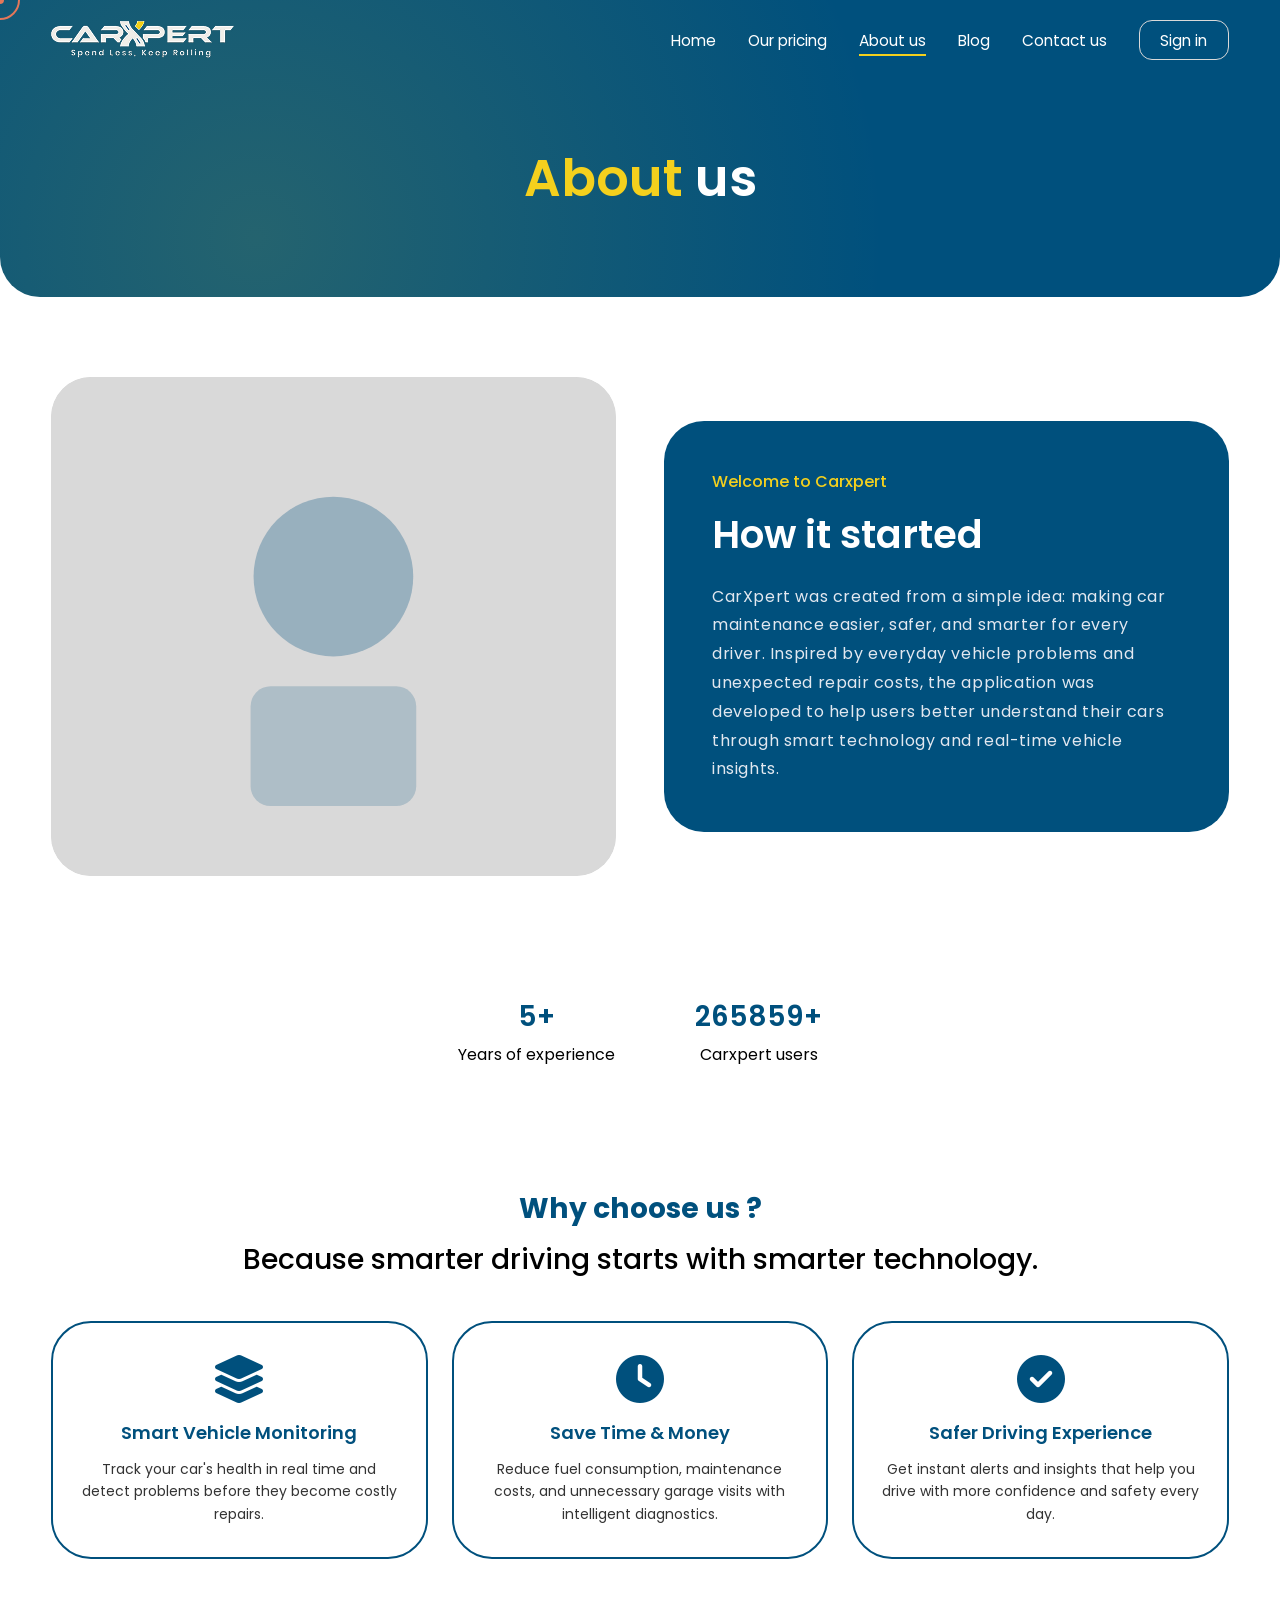
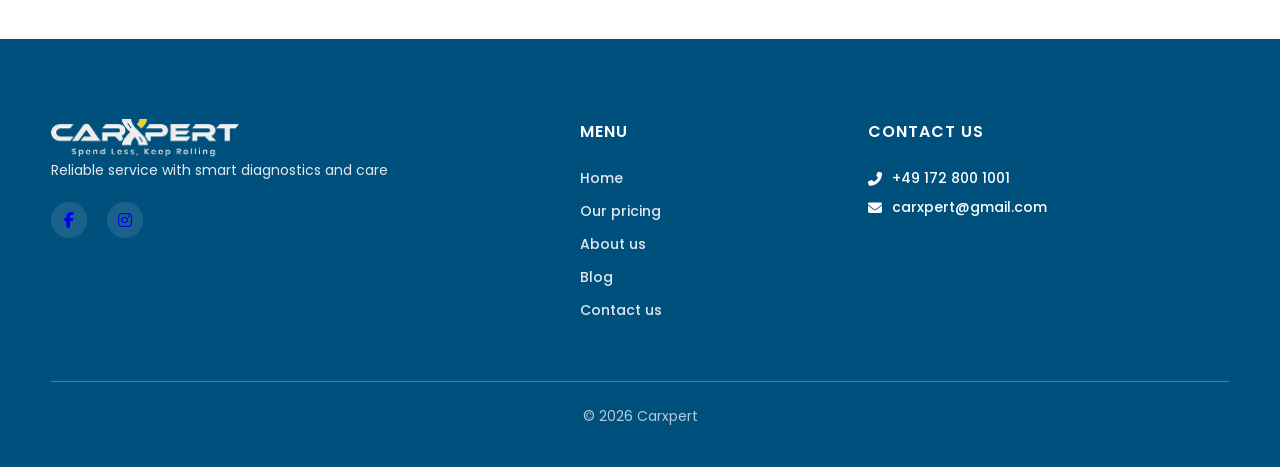
==== about.html @ b32ae4a1 "first commit" ====
<!DOCTYPE html>
<html lang="en">
<head>
  <meta charset="UTF-8" />
  <meta name="viewport" content="width=device-width, initial-scale=1.0" />
  <title>About Us - CarXpert</title>
  <link rel="preconnect" href="https://fonts.googleapis.com">
  <link rel="preconnect" href="https://fonts.gstatic.com" crossorigin>
  <link href="https://fonts.googleapis.com/css2?family=Poppins:wght@400;500;600;700;800&display=swap" rel="stylesheet">
  <link rel="stylesheet" href="https://cdnjs.cloudflare.com/ajax/libs/font-awesome/6.5.1/css/all.min.css" />
  <link rel="stylesheet" href="assets/css/global.css" />
  <link rel="stylesheet" href="assets/css/about.css" />
</head>
<body>
  <div class="cursor-dot"></div>
  <div class="cursor-outline"></div>

  <nav>
    <div class="logo">
      <img src="assets/images/logo.png" alt="CarXpert" />
    </div>
    <div class="nav-links">
      <a href="index.html">Home</a>
      <a href="pricing.html">Our pricing</a>
      <a href="about.html" class="active">About us</a>
      <a href="blog.html">Blog</a>
      <a href="contact.html">Contact us</a>
      <a href="#" class="sign-in">Sign in</a>
    </div>
    <div class="hamburger">
      <i class="fas fa-bars"></i>
    </div>
  </nav>

  <section class="page-header">
    <h1 class="fade-up"><span>About</span> us</h1>
  </section>

  <section class="about-intro">
    <div class="container about-intro-grid">
      <div class="about-image fade-left">
        <svg width="100%" height="100%" viewBox="0 0 566 500" preserveAspectRatio="xMidYMid slice" style="border-radius: 40px; background: var(--gray);">
          <rect width="566" height="500" fill="#D9D9D9" rx="40"/>
          <circle cx="283" cy="200" r="80" fill="#00507D" opacity="0.3"/>
          <rect x="200" y="310" width="166" height="120" rx="20" fill="#00507D" opacity="0.2"/>
        </svg>
      </div>
      <div class="about-text fade-right">
        <span class="about-badge">Welcome to Carxpert</span>
        <h2>How it started</h2>
        <p>CarXpert was created from a simple idea: making car maintenance easier, safer, and smarter for every driver. Inspired by everyday vehicle problems and unexpected repair costs, the application was developed to help users better understand their cars through smart technology and real-time vehicle insights.</p>
      </div>
    </div>
  </section>

  <section class="stats-section">
    <div class="container stats-grid">
      <div class="stat-card fade-up">
        <span class="stat-number"><span class="counter" data-target="10">0</span>+</span>
        <span class="stat-label">Years of experience</span>
      </div>
      <div class="stat-card fade-up">
        <span class="stat-number"><span class="counter" data-target="500000">0</span>+</span>
        <span class="stat-label">Carxpert users</span>
      </div>
    </div>
  </section>

  <section class="why-section">
    <div class="container">
      <h2 class="section-title fade-up">Why choose us ?</h2>
      <p class="section-subtitle fade-up">Because smarter driving starts with smarter technology.</p>
      <div class="why-grid">
        <div class="why-card fade-up">
          <div class="why-icon">
            <i class="fas fa-layer-group fa-3x" style="color:#00507D;"></i>
          </div>
          <h3>Smart Vehicle Monitoring</h3>
          <p>Track your car's health in real time and detect problems before they become costly repairs.</p>
        </div>
        <div class="why-card fade-up">
          <div class="why-icon">
            <i class="fas fa-clock fa-3x" style="color:#00507D;"></i>
          </div>
          <h3>Save Time & Money</h3>
          <p>Reduce fuel consumption, maintenance costs, and unnecessary garage visits with intelligent diagnostics.</p>
        </div>
        <div class="why-card fade-up">
          <div class="why-icon">
            <i class="fas fa-check-circle fa-3x" style="color:#00507D;"></i>
          </div>
          <h3>Safer Driving Experience</h3>
          <p>Get instant alerts and insights that help you drive with more confidence and safety every day.</p>
        </div>
      </div>
    </div>
  </section>

  <footer>
    <div class="footer-grid">
      <div class="footer-brand">
        <img src="assets/images/logo.png" alt="CarXpert" style="height:40px;" />
        <p>Reliable service with smart diagnostics and care</p>
        <div class="footer-social">
          <a href="#" aria-label="Facebook">
            <i class="fab fa-facebook-f"></i>
          </a>
          <a href="#" aria-label="Instagram">
            <i class="fab fa-instagram"></i>
          </a>
        </div>
      </div>
      <div class="footer-col">
        <h4>Menu</h4>
        <a href="index.html">Home</a>
        <a href="pricing.html">Our pricing</a>
        <a href="about.html">About us</a>
        <a href="blog.html">Blog</a>
        <a href="contact.html">Contact us</a>
      </div>
      <div class="footer-col">
        <h4>Contact us</h4>
        <div class="footer-contact">
          <p>
            <i class="fas fa-phone-alt"></i>
            +49 172 800 1001
          </p>
          <p>
            <i class="fas fa-envelope"></i>
            carxpert@gmail.com
          </p>
        </div>
      </div>
    </div>
    <hr class="footer-divider" />
    <p class="footer-bottom">&copy; 2026 Carxpert</p>
  </footer>

  <script src="assets/js/main.js"></script>
</body>
</html>
---- assets/css/global.css ----
*, *::before, *::after {
  margin: 0;
  padding: 0;
  box-sizing: border-box;
}

:root {
  --primary: #00507D;
  --primary-dark: #003A5C;
  --accent: #F4D01D;
  --light: #F0EEE9;
  --white: #FFFFFF;
  --dark: #18181B;
  --gray: #D9D9D9;
  --gray-light: #E2E8F0;
  --text-dark: #000000;
  --text-body: #333333;
  --font: 'Poppins', sans-serif;
  --shadow-sm: 0 2px 8px rgba(0,0,0,0.08);
  --shadow-md: 0 4px 20px rgba(0,0,0,0.12);
  --shadow-lg: 0 8px 40px rgba(0,0,0,0.16);
  --radius-sm: 8px;
  --radius-md: 13px;
  --radius-lg: 24px;
  --radius-xl: 40px;
  --nav-height: 80px;
  --transition: 0.4s cubic-bezier(0.25, 0.46, 0.45, 0.94);
}

html {
  scroll-behavior: smooth;
  font-size: 16px;
}

body {
  font-family: var(--font);
  color: var(--text-body);
  background: var(--white);
  overflow-x: hidden;
  cursor: none;
  -webkit-font-smoothing: antialiased;
  -moz-osx-font-smoothing: grayscale;
}

a { text-decoration: none; cursor: none; }
button { cursor: none; border: none; background: none; font-family: var(--font); }
img { max-width: 100%; height: auto; display: block; }
ul { list-style: none; }

/* ===== CUSTOM CURSOR ===== */
.cursor-dot {
  width: 8px;
  height: 8px;
  background: var(--accent);
  border-radius: 50%;
  position: fixed;
  pointer-events: none;
  z-index: 99999;
  transform: translate(-50%, -50%);
  mix-blend-mode: difference;
  transition: width 0.2s, height 0.2s, background 0.2s;
}

.cursor-outline {
  width: 40px;
  height: 40px;
  border: 2px solid var(--accent);
  border-radius: 50%;
  position: fixed;
  pointer-events: none;
  z-index: 99998;
  transform: translate(-50%, -50%);
  transition: all 0.15s ease-out;
  mix-blend-mode: difference;
}

.cursor-dot.hover, .cursor-outline.hover {
  transform: translate(-50%, -50%) scale(1.5);
  background: transparent;
}

/* ===== NAVIGATION ===== */
nav {
  position: fixed;
  top: 0;
  left: 0;
  width: 100%;
  height: var(--nav-height);
  display: flex;
  align-items: center;
  justify-content: space-between;
  padding: 0 clamp(20px, 4vw, 80px);
  z-index: 1000;
  transition: var(--transition);
}

nav.scrolled {
  background: rgba(0, 80, 125, 0.95);
  backdrop-filter: blur(16px);
  -webkit-backdrop-filter: blur(16px);
  box-shadow: var(--shadow-md);
}

nav .logo { height: 39px; display: flex; align-items: center; }
nav .logo img { height: 100%; width: auto; object-fit: contain; }

nav .nav-links {
  display: flex;
  align-items: center;
  gap: clamp(16px, 2.5vw, 40px);
}

nav .nav-links a {
  color: var(--white);
  font-size: clamp(14px, 1.2vw, 20px);
  font-weight: 400;
  position: relative;
  padding: 4px 0;
  transition: var(--transition);
}

nav .nav-links a::after {
  content: '';
  position: absolute;
  bottom: 0;
  left: 0;
  width: 0;
  height: 2px;
  background: var(--accent);
  transition: var(--transition);
}

nav .nav-links a:hover::after,
nav .nav-links a.active::after { width: 100%; }

nav .sign-in {
  width: clamp(90px, 6.6vw, 128px);
  height: clamp(40px, 2.9vw, 56px);
  border-radius: var(--radius-md);
  border: 1.5px solid var(--gray);
  display: flex;
  align-items: center;
  justify-content: center;
  color: var(--white);
  font-size: clamp(14px, 1.2vw, 22px);
  font-weight: 400;
  transition: var(--transition);
}

nav .sign-in:hover {
  background: var(--accent);
  border-color: var(--accent);
  color: var(--text-dark);
}

/* Mobile nav */
.hamburger {
  display: none;
  flex-direction: column;
  gap: 5px;
  cursor: none;
  z-index: 1001;
}

.hamburger span {
  width: 28px;
  height: 2.5px;
  background: var(--white);
  border-radius: 2px;
  transition: var(--transition);
}

.hamburger.active span:nth-child(1) { transform: rotate(45deg) translate(5px, 5px); }
.hamburger.active span:nth-child(2) { opacity: 0; }
.hamburger.active span:nth-child(3) { transform: rotate(-45deg) translate(5px, -5px); }

@media (max-width: 1024px) {
  .hamburger { display: flex; }
  nav .nav-links {
    position: fixed;
    top: 0;
    right: -100%;
    width: 70%;
    max-width: 400px;
    height: 100vh;
    background: var(--primary);
    flex-direction: column;
    justify-content: center;
    gap: 32px;
    transition: var(--transition);
    z-index: 1000;
  }
  nav .nav-links.open { right: 0; }
  nav .nav-links a { font-size: 22px; }
  nav .sign-in { display: flex; }
}

/* ===== HEADER SECTION (page hero) ===== */
.page-header {
  background: var(--primary);
  border-bottom-right-radius: var(--radius-xl);
  border-bottom-left-radius: var(--radius-xl);
  padding: calc(var(--nav-height) + 60px) clamp(20px, 4vw, 80px) 80px;
  position: relative;
  overflow: hidden;
}

.page-header::before {
  content: '';
  position: absolute;
  inset: 0;
  background: radial-gradient(circle at 20% 80%, rgba(244, 208, 29, 0.15), transparent 60%);
}

.page-header h1 {
  font-size: clamp(36px, 4vw, 64px);
  font-weight: 600;
  color: var(--white);
  text-align: center;
}

.page-header h1 span { color: var(--accent); }

/* ===== FOOTER ===== */
footer {
  background: var(--primary);
  padding: 80px clamp(20px, 4vw, 80px) 40px;
  color: var(--white);
}

.footer-grid {
  display: grid;
  grid-template-columns: 2fr 1fr 1.5fr;
  gap: 48px;
  max-width: 1440px;
  margin: 0 auto;
}

.footer-brand .logo { height: 50px; margin-bottom: 20px; }
.footer-brand p { font-size: clamp(14px, 1vw, 18px); line-height: 1.6; color: var(--gray-light); }

.footer-col h4 {
  font-size: clamp(16px, 1.2vw, 22px);
  font-weight: 600;
  text-transform: uppercase;
  letter-spacing: 1px;
  margin-bottom: 24px;
}

.footer-col a {
  display: block;
  color: var(--gray-light);
  font-size: clamp(14px, 1vw, 18px);
  font-weight: 500;
  margin-bottom: 12px;
  transition: var(--transition);
}

.footer-col a:hover { color: var(--accent); padding-left: 6px; }

.footer-contact p {
  font-size: clamp(14px, 1vw, 18px);
  font-weight: 500;
  margin-bottom: 8px;
  display: flex;
  align-items: center;
  gap: 10px;
}

.footer-contact p svg { flex-shrink: 0; }

.footer-social {
  display: flex;
  gap: 20px;
  margin-top: 20px;
}

.footer-social a {
  width: 36px;
  height: 36px;
  display: flex;
  align-items: center;
  justify-content: center;
  border-radius: 50%;
  background: rgba(255,255,255,0.1);
  transition: var(--transition);
}

.footer-social a:hover {
  background: var(--accent);
  padding-left: 0;
}

.footer-divider {
  border: none;
  height: 1px;
  background: var(--gray-light);
  opacity: 0.3;
  margin: 48px 0 24px;
}

.footer-bottom {
  text-align: center;
  font-size: 14px;
  color: var(--gray-light);
  opacity: 0.8;
}

@media (max-width: 768px) {
  .footer-grid { grid-template-columns: 1fr; gap: 32px; text-align: center; }
  .footer-brand .logo { margin: 0 auto 20px; }
  .footer-social { justify-content: center; }
  .footer-contact p { justify-content: center; }
}

/* ===== ANIMATIONS ===== */
.fade-up {
  opacity: 0;
  transform: translateY(40px);
  transition: opacity 0.8s ease-out, transform 0.8s ease-out;
}

.fade-up.revealed {
  opacity: 1;
  transform: translateY(0);
}

.fade-left {
  opacity: 0;
  transform: translateX(-40px);
  transition: opacity 0.8s ease-out, transform 0.8s ease-out;
}

.fade-left.revealed {
  opacity: 1;
  transform: translateX(0);
}

.fade-right {
  opacity: 0;
  transform: translateX(40px);
  transition: opacity 0.8s ease-out, transform 0.8s ease-out;
}

.fade-right.revealed {
  opacity: 1;
  transform: translateX(0);
}

.scale-in {
  opacity: 0;
  transform: scale(0.9);
  transition: opacity 0.6s ease-out, transform 0.6s ease-out;
}

.scale-in.revealed {
  opacity: 1;
  transform: scale(1);
}

.fade-up:nth-child(2) { transition-delay: 0.1s; }
.fade-up:nth-child(3) { transition-delay: 0.2s; }
.fade-up:nth-child(4) { transition-delay: 0.3s; }
.fade-up:nth-child(5) { transition-delay: 0.4s; }
.fade-up:nth-child(6) { transition-delay: 0.5s; }

/* ===== SECTION TITLES ===== */
.section-title {
  text-align: center;
  font-size: clamp(24px, 2.2vw, 36px);
  font-weight: 700;
  color: var(--primary);
  margin-bottom: 8px;
}

.section-subtitle {
  text-align: center;
  font-size: clamp(18px, 2.2vw, 38px);
  font-weight: 500;
  color: var(--text-dark);
  margin-bottom: 40px;
  max-width: 800px;
  margin-left: auto;
  margin-right: auto;
}

/* ===== BUTTONS ===== */
.btn {
  display: inline-flex;
  align-items: center;
  justify-content: center;
  padding: 12px 32px;
  border-radius: var(--radius-md);
  font-size: clamp(14px, 1.2vw, 20px);
  font-weight: 500;
  font-family: var(--font);
  transition: var(--transition);
  cursor: none;
}

.btn-primary {
  background: var(--primary);
  color: var(--white);
  border: 2px solid var(--accent);
}

.btn-primary:hover {
  background: var(--accent);
  color: var(--text-dark);
}

.btn-accent {
  background: var(--accent);
  color: var(--text-dark);
  border: 2px solid var(--accent);
}

.btn-accent:hover {
  background: transparent;
  color: var(--accent);
}

.btn-outline {
  background: transparent;
  color: var(--primary);
  border: 2px solid var(--primary);
}

.btn-outline:hover {
  background: var(--primary);
  color: var(--white);
}

.btn-white {
  background: transparent;
  color: var(--white);
  border: 2px solid var(--white);
}

.btn-white:hover {
  background: var(--white);
  color: var(--primary);
}

/* ===== RESPONSIVE HELPER ===== */
@media (max-width: 1024px) {
  nav {
    padding: 0 20px;
    background: rgba(0, 80, 125, 0.95);
    backdrop-filter: blur(16px);
  }
  .page-header { padding: calc(var(--nav-height) + 40px) 20px 60px; }
  footer { padding: 48px 20px 32px; }
}

@media (max-width: 768px) {
  .page-header { border-radius: 0 0 var(--radius-lg) var(--radius-lg); }
}

/* ===== SCROLLBAR ===== */
::-webkit-scrollbar { width: 6px; }
::-webkit-scrollbar-track { background: var(--light); }
::-webkit-scrollbar-thumb { background: var(--primary); border-radius: 3px; }
::-webkit-scrollbar-thumb:hover { background: var(--primary-dark); }
---- assets/css/about.css ----
/* ===== ABOUT INTRO ===== */
.about-intro {
  padding: 80px clamp(20px, 4vw, 80px);
}

.about-intro-grid {
  display: grid;
  grid-template-columns: 1fr 1fr;
  gap: 48px;
  align-items: center;
}

.about-image {
  width: 100%;
  max-width: 566px;
}

.about-image svg {
  width: 100%;
  height: auto;
  display: block;
}

.about-badge {
  display: inline-block;
  color: var(--accent);
  font-size: clamp(16px, 1vw, 20px);
  font-weight: 500;
  margin-bottom: 12px;
}

.about-text h2 {
  font-size: clamp(32px, 3vw, 48px);
  font-weight: 600;
  color: var(--white);
  margin-bottom: 20px;
}

.about-text p {
  font-size: clamp(16px, 1vw, 20px);
  line-height: 1.8;
  color: var(--gray-light);
  letter-spacing: 0.6px;
}

.about-text {
  background: var(--primary);
  border-radius: var(--radius-xl);
  padding: 48px;
}

@media (max-width: 1024px) {
  .about-intro-grid { grid-template-columns: 1fr; }
  .about-image { max-width: 100%; }
}

@media (max-width: 768px) {
  .about-intro { padding: 48px 20px; }
  .about-text { padding: 24px; }
}

/* ===== STATS SECTION ===== */
.stats-section {
  padding: 40px clamp(20px, 4vw, 80px);
}

.stats-grid {
  display: flex;
  justify-content: center;
  gap: 80px;
}

.stat-card {
  text-align: center;
}

.stat-number {
  font-size: clamp(28px, 2vw, 36px);
  font-weight: 600;
  color: var(--primary);
}

.stat-label {
  display: block;
  font-size: clamp(16px, 1vw, 20px);
  color: var(--text-dark);
  margin-top: 4px;
}

@media (max-width: 768px) {
  .stats-grid { flex-direction: column; gap: 32px; }
}

/* ===== WHY CHOOSE US ===== */
.why-section {
  padding: 80px clamp(20px, 4vw, 80px);
}

.why-grid {
  display: grid;
  grid-template-columns: repeat(3, 1fr);
  gap: 24px;
  margin-top: 40px;
}

.why-card {
  border: 2px solid var(--primary);
  border-radius: var(--radius-xl);
  padding: 32px 24px;
  text-align: center;
  transition: var(--transition);
}

.why-card:hover {
  transform: translateY(-6px);
  box-shadow: var(--shadow-lg);
}

.why-icon {
  margin-bottom: 16px;
  display: flex;
  justify-content: center;
}

.why-card h3 {
  font-size: clamp(18px, 1.4vw, 24px);
  font-weight: 600;
  color: var(--primary);
  margin-bottom: 12px;
}

.why-card p {
  font-size: clamp(14px, 1vw, 18px);
  line-height: 1.6;
  color: var(--text-body);
}

@media (max-width: 1024px) {
  .why-grid { grid-template-columns: repeat(2, 1fr); }
}

@media (max-width: 768px) {
  .why-grid { grid-template-columns: 1fr; }
  .why-section { padding: 48px 20px; }
}
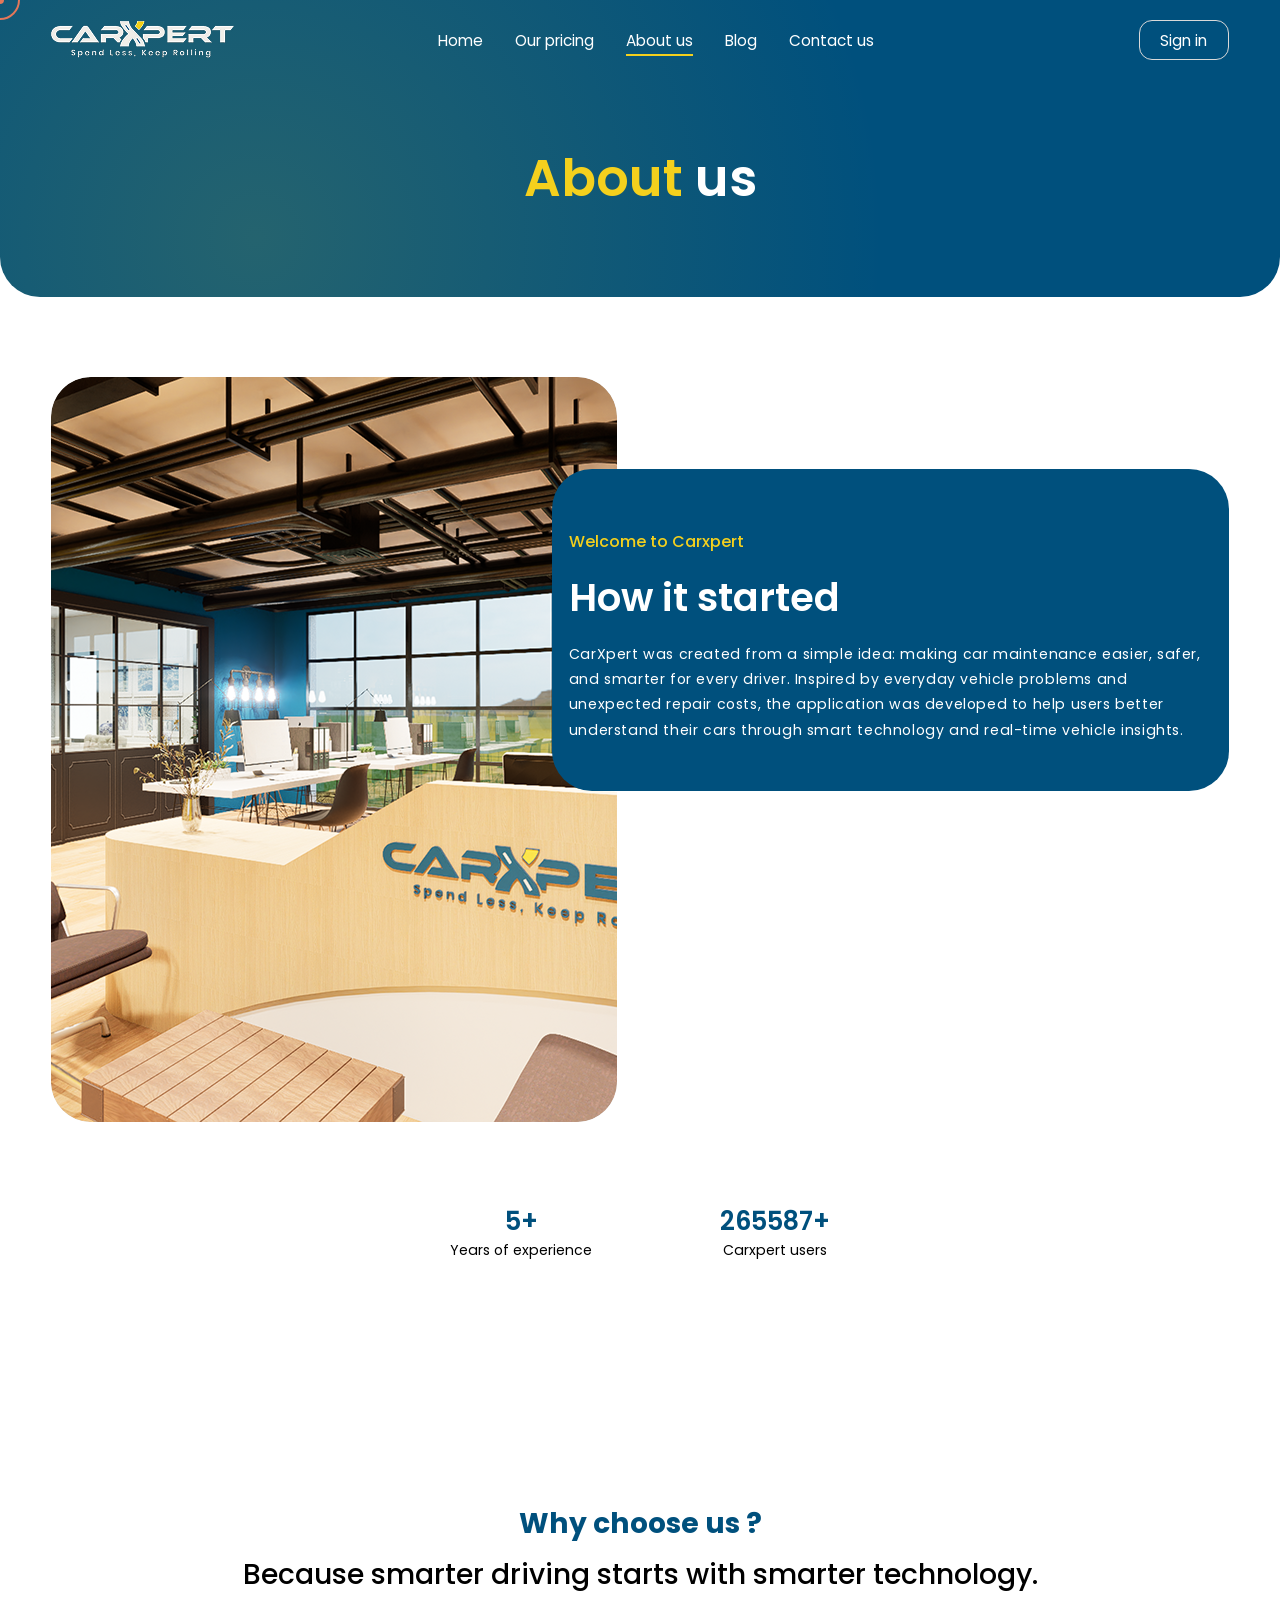
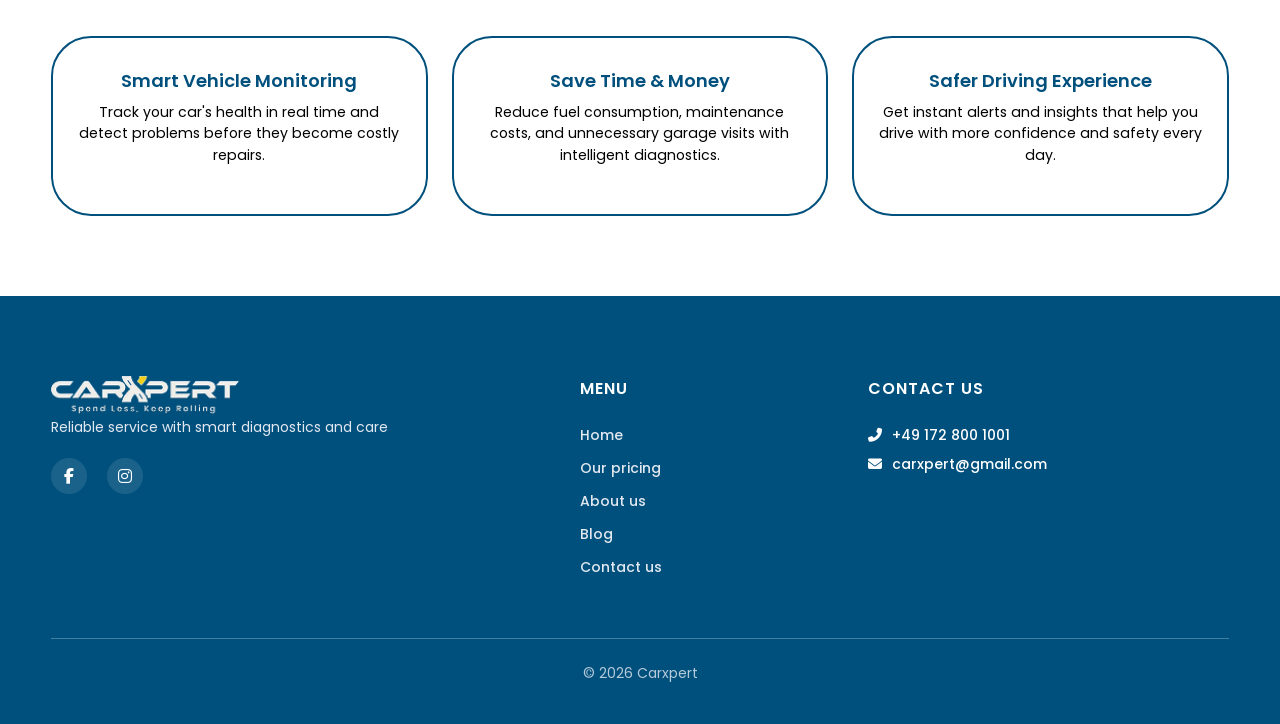
==== commit cb63b03f: "feat: testimonials carousel, centered nav links, mobile drawer redesign, auth ui" ====
--- a/about.html
+++ b/about.html
@@ -20,75 +20,64 @@
       <img src="assets/images/logo.png" alt="CarXpert" />
     </div>
     <div class="nav-links">
+      <button class="nav-close" aria-label="Close menu"></button>
       <a href="index.html">Home</a>
       <a href="pricing.html">Our pricing</a>
       <a href="about.html" class="active">About us</a>
       <a href="blog.html">Blog</a>
       <a href="contact.html">Contact us</a>
-      <a href="#" class="sign-in">Sign in</a>
+      <a href="#" class="sign-in nav-sign-in">Sign in</a>
     </div>
-    <div class="hamburger">
-      <i class="fas fa-bars"></i>
+    <div class="nav-actions">
+      <a href="#" class="sign-in desktop-sign-in">Sign in</a>
+      <div class="hamburger" aria-label="Open menu">
+        <span></span><span></span><span></span>
+      </div>
     </div>
   </nav>
+  <div class="nav-overlay"></div>
 
   <section class="page-header">
     <h1 class="fade-up"><span>About</span> us</h1>
   </section>
 
   <section class="about-intro">
-    <div class="container about-intro-grid">
-      <div class="about-image fade-left">
-        <svg width="100%" height="100%" viewBox="0 0 566 500" preserveAspectRatio="xMidYMid slice" style="border-radius: 40px; background: var(--gray);">
-          <rect width="566" height="500" fill="#D9D9D9" rx="40"/>
-          <circle cx="283" cy="200" r="80" fill="#00507D" opacity="0.3"/>
-          <rect x="200" y="310" width="166" height="120" rx="20" fill="#00507D" opacity="0.2"/>
-        </svg>
+    <div class="about-intro-wrapper">
+      <div class="about-image-col fade-left">
+        <img src="assets/images/Rectangle 37.png" alt="">
       </div>
-      <div class="about-text fade-right">
+      <div class="about-card fade-right">
         <span class="about-badge">Welcome to Carxpert</span>
         <h2>How it started</h2>
         <p>CarXpert was created from a simple idea: making car maintenance easier, safer, and smarter for every driver. Inspired by everyday vehicle problems and unexpected repair costs, the application was developed to help users better understand their cars through smart technology and real-time vehicle insights.</p>
       </div>
     </div>
-  </section>
-
-  <section class="stats-section">
-    <div class="container stats-grid">
-      <div class="stat-card fade-up">
-        <span class="stat-number"><span class="counter" data-target="10">0</span>+</span>
-        <span class="stat-label">Years of experience</span>
+    <div class="about-stats">
+      <div class="about-stat">
+        <span class="about-stat-number"><span class="counter" data-target="10">0</span>+</span>
+        <span class="about-stat-label">Years of experience</span>
       </div>
-      <div class="stat-card fade-up">
-        <span class="stat-number"><span class="counter" data-target="500000">0</span>+</span>
-        <span class="stat-label">Carxpert users</span>
+      <div class="about-stat">
+        <span class="about-stat-number"><span class="counter" data-target="500000">0</span>+</span>
+        <span class="about-stat-label">Carxpert users</span>
       </div>
     </div>
   </section>
 
   <section class="why-section">
-    <div class="container">
+    <div>
       <h2 class="section-title fade-up">Why choose us ?</h2>
       <p class="section-subtitle fade-up">Because smarter driving starts with smarter technology.</p>
       <div class="why-grid">
         <div class="why-card fade-up">
-          <div class="why-icon">
-            <i class="fas fa-layer-group fa-3x" style="color:#00507D;"></i>
-          </div>
           <h3>Smart Vehicle Monitoring</h3>
           <p>Track your car's health in real time and detect problems before they become costly repairs.</p>
         </div>
         <div class="why-card fade-up">
-          <div class="why-icon">
-            <i class="fas fa-clock fa-3x" style="color:#00507D;"></i>
-          </div>
           <h3>Save Time & Money</h3>
           <p>Reduce fuel consumption, maintenance costs, and unnecessary garage visits with intelligent diagnostics.</p>
         </div>
         <div class="why-card fade-up">
-          <div class="why-icon">
-            <i class="fas fa-check-circle fa-3x" style="color:#00507D;"></i>
-          </div>
           <h3>Safer Driving Experience</h3>
           <p>Get instant alerts and insights that help you drive with more confidence and safety every day.</p>
         </div>
--- a/assets/css/global.css
+++ b/assets/css/global.css
@@ -108,6 +108,17 @@
   display: flex;
   align-items: center;
   gap: clamp(16px, 2.5vw, 40px);
+  position: absolute;
+  left: 50%;
+  transform: translateX(-50%);
+  white-space: nowrap;
+}
+
+nav .nav-actions {
+  display: flex;
+  align-items: center;
+  gap: 12px;
+  margin-left: auto;
 }
 
 nav .nav-links a {
@@ -163,36 +174,122 @@
 }
 
 .hamburger span {
-  width: 28px;
-  height: 2.5px;
+  display: block;
+  width: 26px;
+  height: 2px;
   background: var(--white);
   border-radius: 2px;
   transition: var(--transition);
 }
 
-.hamburger.active span:nth-child(1) { transform: rotate(45deg) translate(5px, 5px); }
+.hamburger.active span:nth-child(1) { transform: rotate(45deg) translate(4px, 4px); }
 .hamburger.active span:nth-child(2) { opacity: 0; }
-.hamburger.active span:nth-child(3) { transform: rotate(-45deg) translate(5px, -5px); }
+.hamburger.active span:nth-child(3) { transform: rotate(-45deg) translate(4px, -4px); }
+
+/* Mobile drawer overlay */
+.nav-overlay {
+  position: fixed;
+  inset: 0;
+  background: rgba(0, 0, 0, 0.5);
+  z-index: 999;
+  opacity: 0;
+  pointer-events: none;
+  transition: opacity 0.4s ease;
+}
+
+.nav-overlay.active {
+  opacity: 1;
+  pointer-events: auto;
+}
+
+/* Hide mobile sign-in inside centered nav-links on desktop */
+.nav-sign-in { display: none !important; }
 
 @media (max-width: 1024px) {
   .hamburger { display: flex; }
+
+  .desktop-sign-in { display: none !important; }
+
   nav .nav-links {
     position: fixed;
     top: 0;
     right: -100%;
-    width: 70%;
-    max-width: 400px;
+    width: 75%;
+    max-width: 340px;
     height: 100vh;
     background: var(--primary);
     flex-direction: column;
+    padding: 80px 28px 40px;
+    gap: 0;
+    transition: right 0.4s cubic-bezier(0.25, 0.46, 0.45, 0.94);
+    z-index: 1000;
+    overflow-y: auto;
+    left: auto;
+    transform: none;
+    align-items: stretch;
+  }
+
+  nav .nav-links.open { right: 0; }
+
+  .nav-close {
+    position: absolute;
+    top: 20px;
+    right: 20px;
+    width: 40px;
+    height: 40px;
+    display: flex;
+    align-items: center;
     justify-content: center;
-    gap: 32px;
-    transition: var(--transition);
-    z-index: 1000;
-  }
-  nav .nav-links.open { right: 0; }
-  nav .nav-links a { font-size: 22px; }
-  nav .sign-in { display: flex; }
+    cursor: pointer;
+    border: none;
+    background: none;
+    padding: 0;
+  }
+
+  .nav-close::before,
+  .nav-close::after {
+    content: '';
+    position: absolute;
+    width: 24px;
+    height: 2px;
+    background: var(--white);
+    border-radius: 1px;
+  }
+
+  .nav-close::before { transform: rotate(45deg); }
+  .nav-close::after { transform: rotate(-45deg); }
+
+  nav .nav-links a {
+    font-size: 18px;
+    padding: 18px 0;
+    border-bottom: 1px solid rgba(255, 255, 255, 0.08);
+    color: rgba(255, 255, 255, 0.85);
+  }
+
+  nav .nav-links a::after { display: none; }
+
+  nav .nav-links a.active,
+  nav .nav-links a:hover { color: var(--white); font-weight: 500; }
+
+  .nav-sign-in {
+    display: flex !important;
+    width: 100%;
+    height: auto;
+    padding: 14px 20px;
+    margin-top: 28px;
+    justify-content: center;
+    border: 1.5px solid var(--gray);
+    border-radius: var(--radius-md);
+    color: var(--white);
+    font-size: 18px;
+    font-weight: 500;
+  }
+
+  .nav-sign-in:hover {
+    background: var(--accent);
+    border-color: var(--accent);
+    color: var(--text-dark);
+  }
 }
 
 /* ===== HEADER SECTION (page hero) ===== */
@@ -284,6 +381,7 @@
   border-radius: 50%;
   background: rgba(255,255,255,0.1);
   transition: var(--transition);
+  color: var(--white);
 }
 
 .footer-social a:hover {
--- a/assets/css/about.css
+++ b/assets/css/about.css
@@ -3,92 +3,137 @@
   padding: 80px clamp(20px, 4vw, 80px);
 }
 
-.about-intro-grid {
-  display: grid;
-  grid-template-columns: 1fr 1fr;
-  gap: 48px;
-  align-items: center;
-}
-
-.about-image {
+.about-intro-wrapper {
+  max-width: 1189px;
+  margin: 0 auto;
+  position: relative;
+}
+
+.about-image-col {
+  width: 566px;
+  max-width: 100%;
+  position: relative;
+  z-index: 1;
+  aspect-ratio: 566 / 745;
+  border-radius: var(--radius-xl);
+  overflow: hidden;
+  background: var(--gray);
+}
+
+.about-image-col img,
+.about-image-col svg {
   width: 100%;
-  max-width: 566px;
-}
-
-.about-image svg {
-  width: 100%;
-  height: auto;
-  display: block;
-}
-
-.about-badge {
-  display: inline-block;
-  color: var(--accent);
-  font-size: clamp(16px, 1vw, 20px);
-  font-weight: 500;
-  margin-bottom: 12px;
-}
-
-.about-text h2 {
-  font-size: clamp(32px, 3vw, 48px);
-  font-weight: 600;
-  color: var(--white);
-  margin-bottom: 20px;
-}
-
-.about-text p {
-  font-size: clamp(16px, 1vw, 20px);
-  line-height: 1.8;
-  color: var(--gray-light);
-  letter-spacing: 0.6px;
-}
-
-.about-text {
+  height: 100%;
+  display: block;
+  object-fit: cover;
+}
+
+.about-card {
+  position: absolute;
+  top: 92px;
+  right: 0;
+  width: 677px;
+  max-width: calc(58% + 40px);
   background: var(--primary);
   border-radius: var(--radius-xl);
-  padding: 48px;
-}
-
-@media (max-width: 1024px) {
-  .about-intro-grid { grid-template-columns: 1fr; }
-  .about-image { max-width: 100%; }
-}
-
-@media (max-width: 768px) {
-  .about-intro { padding: 48px 20px; }
-  .about-text { padding: 24px; }
-}
-
-/* ===== STATS SECTION ===== */
-.stats-section {
-  padding: 40px clamp(20px, 4vw, 80px);
-}
-
-.stats-grid {
+  padding: 61px 24px 48px 17px;
+  z-index: 2;
+}
+
+.about-badge {
+  display: block;
+  color: var(--accent);
+  font-size: clamp(16px, 1.2vw, 20px);
+  font-weight: 500;
+  line-height: 1.5;
+}
+
+.about-card h2 {
+  font-size: clamp(28px, 3vw, 48px);
+  font-weight: 600;
+  color: var(--white);
+  line-height: 1.5;
+  margin: 15px 0;
+}
+
+.about-card p {
+  font-size: clamp(14px, 1.1vw, 20px);
+  line-height: 1.8;
+  color: var(--white);
+  letter-spacing: 0.6px;
+  max-width: 643px;
+}
+
+.about-stats {
   display: flex;
   justify-content: center;
-  gap: 80px;
-}
-
-.stat-card {
+  gap: clamp(60px, 10vw, 200px);
+  padding: 80px clamp(20px, 4vw, 80px);
+  max-width: 1189px;
+  margin: 0 auto;
+}
+
+.about-stat {
   text-align: center;
 }
 
-.stat-number {
-  font-size: clamp(28px, 2vw, 36px);
+.about-stat-number {
+  display: block;
+  font-size: clamp(24px, 2vw, 32px);
   font-weight: 600;
   color: var(--primary);
-}
-
-.stat-label {
-  display: block;
-  font-size: clamp(16px, 1vw, 20px);
+  line-height: 1.5;
+}
+
+.about-stat-label {
+  display: block;
+  font-size: clamp(14px, 1.1vw, 20px);
+  font-weight: 400;
   color: var(--text-dark);
-  margin-top: 4px;
+  line-height: 1.5;
+}
+
+@media (max-width: 1024px) {
+  .about-intro-wrapper {
+    min-height: auto;
+    display: flex;
+    flex-direction: column;
+    align-items: center;
+  }
+
+  .about-image-col {
+    width: 100%;
+    max-width: 566px;
+    margin-bottom: 24px;
+  }
+
+  .about-card {
+    position: static;
+    width: 100%;
+    max-width: 100%;
+    margin-top: 0;
+    padding: 40px 24px;
+  }
+
+  .about-stats {
+    padding: 40px 20px;
+  }
 }
 
 @media (max-width: 768px) {
-  .stats-grid { flex-direction: column; gap: 32px; }
+  .about-intro {
+    padding: 48px 20px;
+  }
+
+  .about-card {
+    padding: 24px;
+  }
+
+  .about-stats {
+    flex-direction: column;
+    gap: 24px;
+    padding: 32px 20px;
+  }
 }
 
 /* ===== WHY CHOOSE US ===== */
@@ -101,45 +146,67 @@
   grid-template-columns: repeat(3, 1fr);
   gap: 24px;
   margin-top: 40px;
+  max-width: 1379px;
+  margin-left: auto;
+  margin-right: auto;
 }
 
 .why-card {
+  background: transparent;
   border: 2px solid var(--primary);
   border-radius: var(--radius-xl);
-  padding: 32px 24px;
+  padding: 33px 24px 48px;
   text-align: center;
   transition: var(--transition);
+  display: flex;
+  flex-direction: column;
+  align-items: center;
 }
 
 .why-card:hover {
   transform: translateY(-6px);
   box-shadow: var(--shadow-lg);
-}
-
-.why-icon {
-  margin-bottom: 16px;
-  display: flex;
-  justify-content: center;
+  background: var(--primary);
 }
 
 .why-card h3 {
-  font-size: clamp(18px, 1.4vw, 24px);
+  font-size: clamp(18px, 1.3vw, 24px);
   font-weight: 600;
   color: var(--primary);
   margin-bottom: 12px;
+  max-width: 312px;
+  line-height: 1.1;
+  transition: color 0.3s;
+}
+
+.why-card:hover h3 {
+  color: var(--white);
 }
 
 .why-card p {
-  font-size: clamp(14px, 1vw, 18px);
-  line-height: 1.6;
-  color: var(--text-body);
+  font-size: clamp(14px, 1.1vw, 20px);
+  line-height: 1.5;
+  color: var(--text-dark);
+  max-width: 382px;
+  transition: color 0.3s;
+}
+
+.why-card:hover p {
+  color: var(--white);
 }
 
 @media (max-width: 1024px) {
-  .why-grid { grid-template-columns: repeat(2, 1fr); }
+  .why-grid {
+    grid-template-columns: repeat(2, 1fr);
+  }
 }
 
 @media (max-width: 768px) {
-  .why-grid { grid-template-columns: 1fr; }
-  .why-section { padding: 48px 20px; }
-}
+  .why-grid {
+    grid-template-columns: 1fr;
+  }
+
+  .why-section {
+    padding: 48px 20px;
+  }
+}
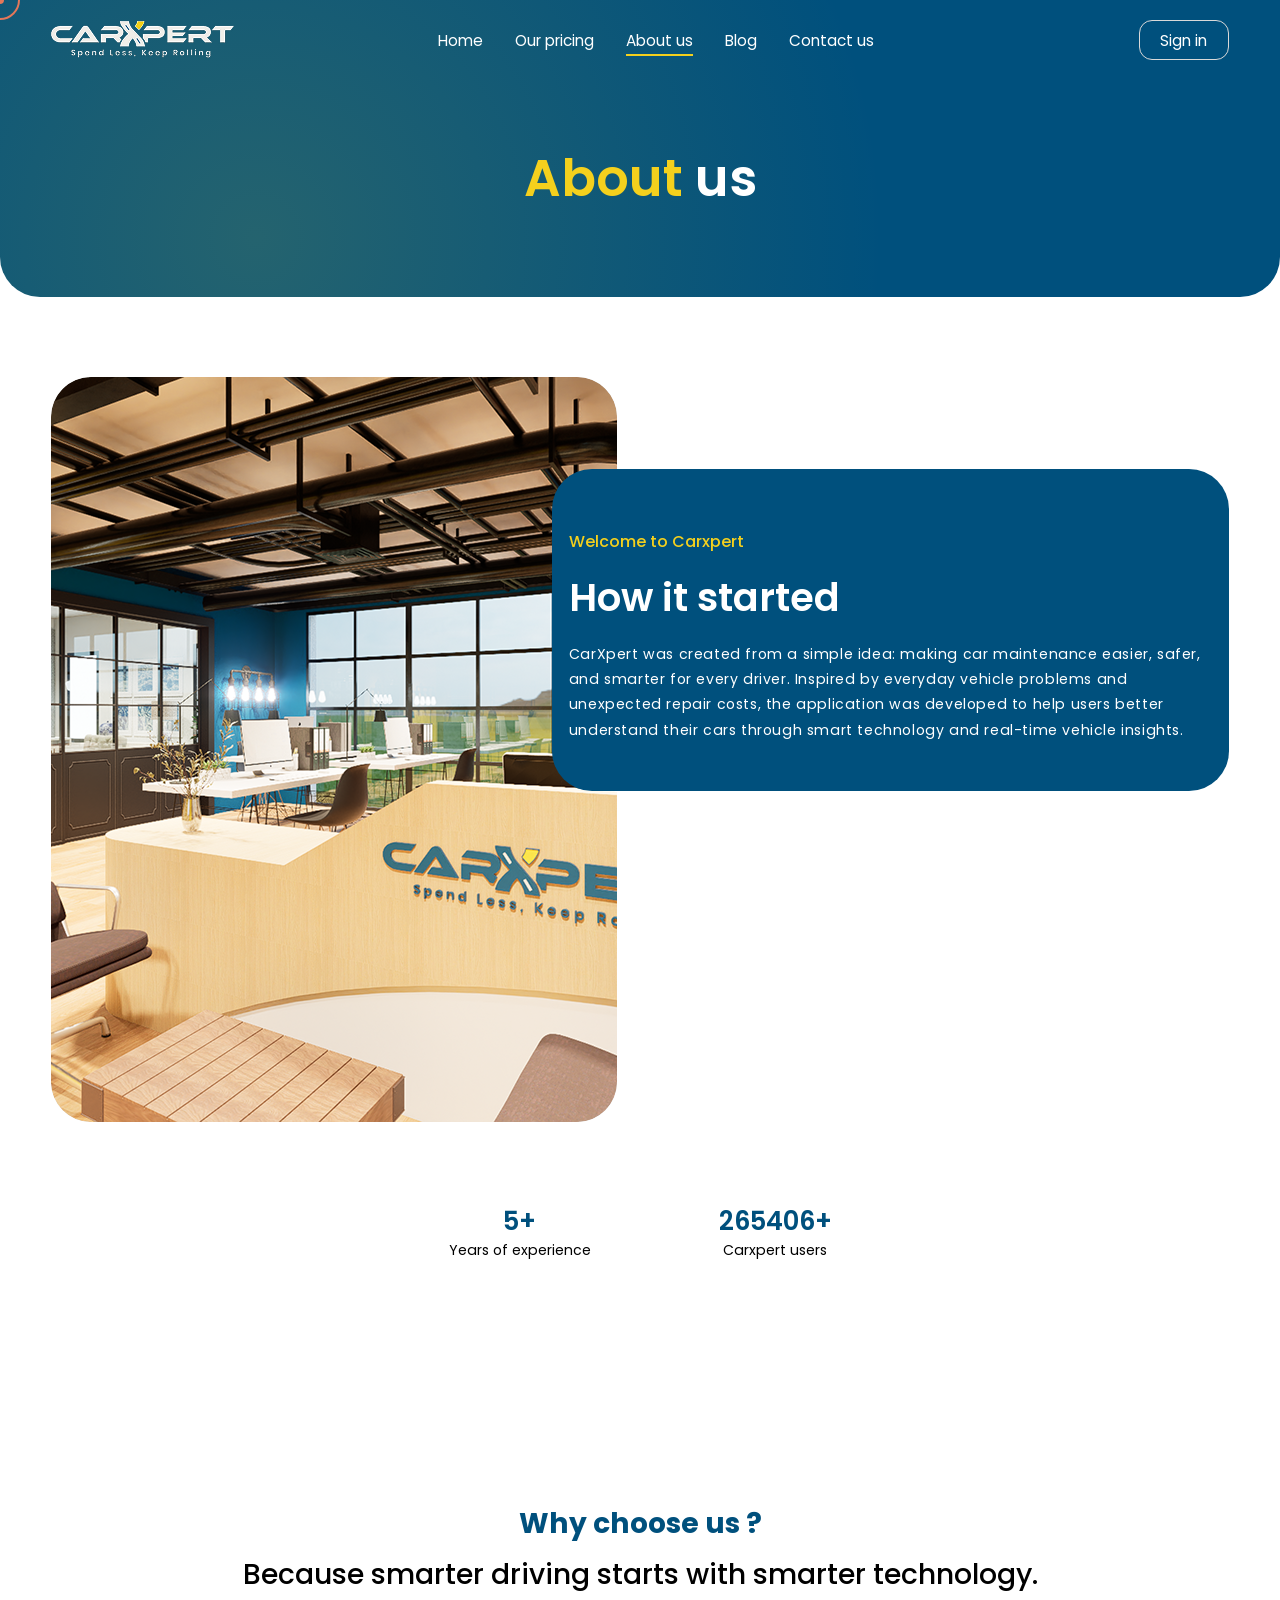
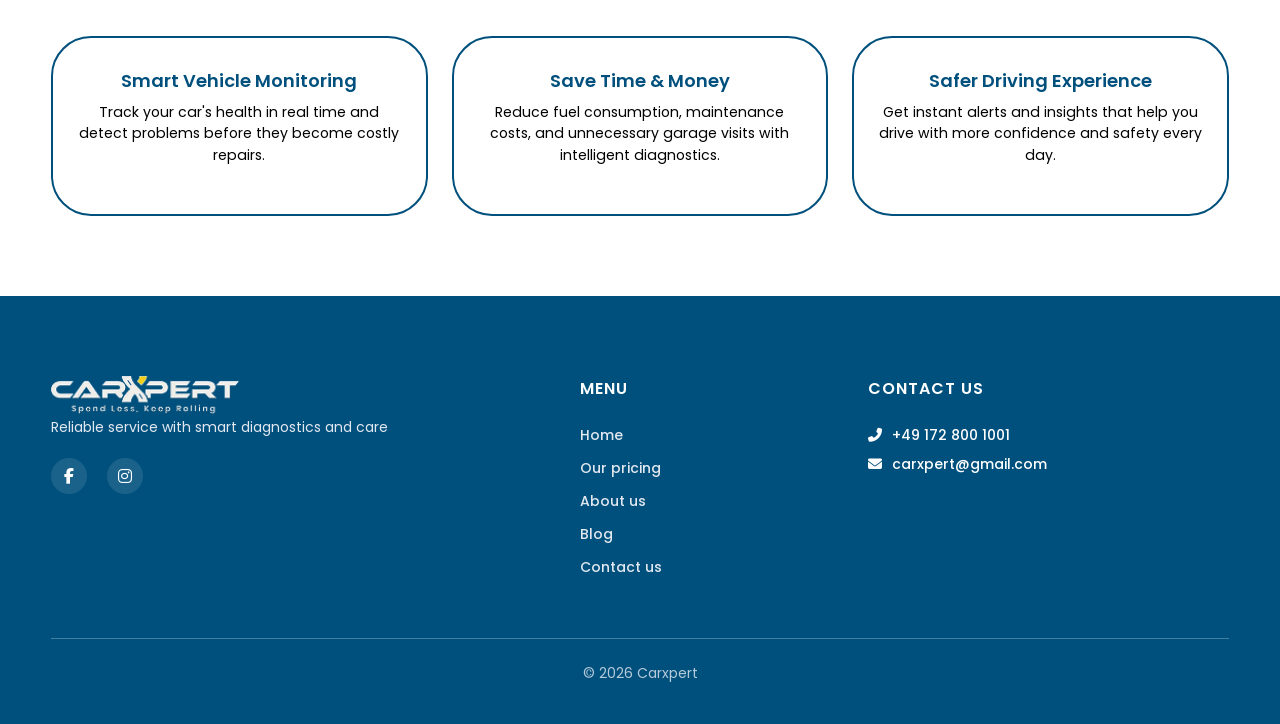
==== commit bbd63574: "feat: add sign in / sign up pages with centered logo and premium auth ui" ====
--- a/about.html
+++ b/about.html
@@ -26,10 +26,10 @@
       <a href="about.html" class="active">About us</a>
       <a href="blog.html">Blog</a>
       <a href="contact.html">Contact us</a>
-      <a href="#" class="sign-in nav-sign-in">Sign in</a>
+      <a href="signin.html" class="sign-in nav-sign-in">Sign in</a>
     </div>
     <div class="nav-actions">
-      <a href="#" class="sign-in desktop-sign-in">Sign in</a>
+      <a href="signin.html" class="sign-in desktop-sign-in">Sign in</a>
       <div class="hamburger" aria-label="Open menu">
         <span></span><span></span><span></span>
       </div>
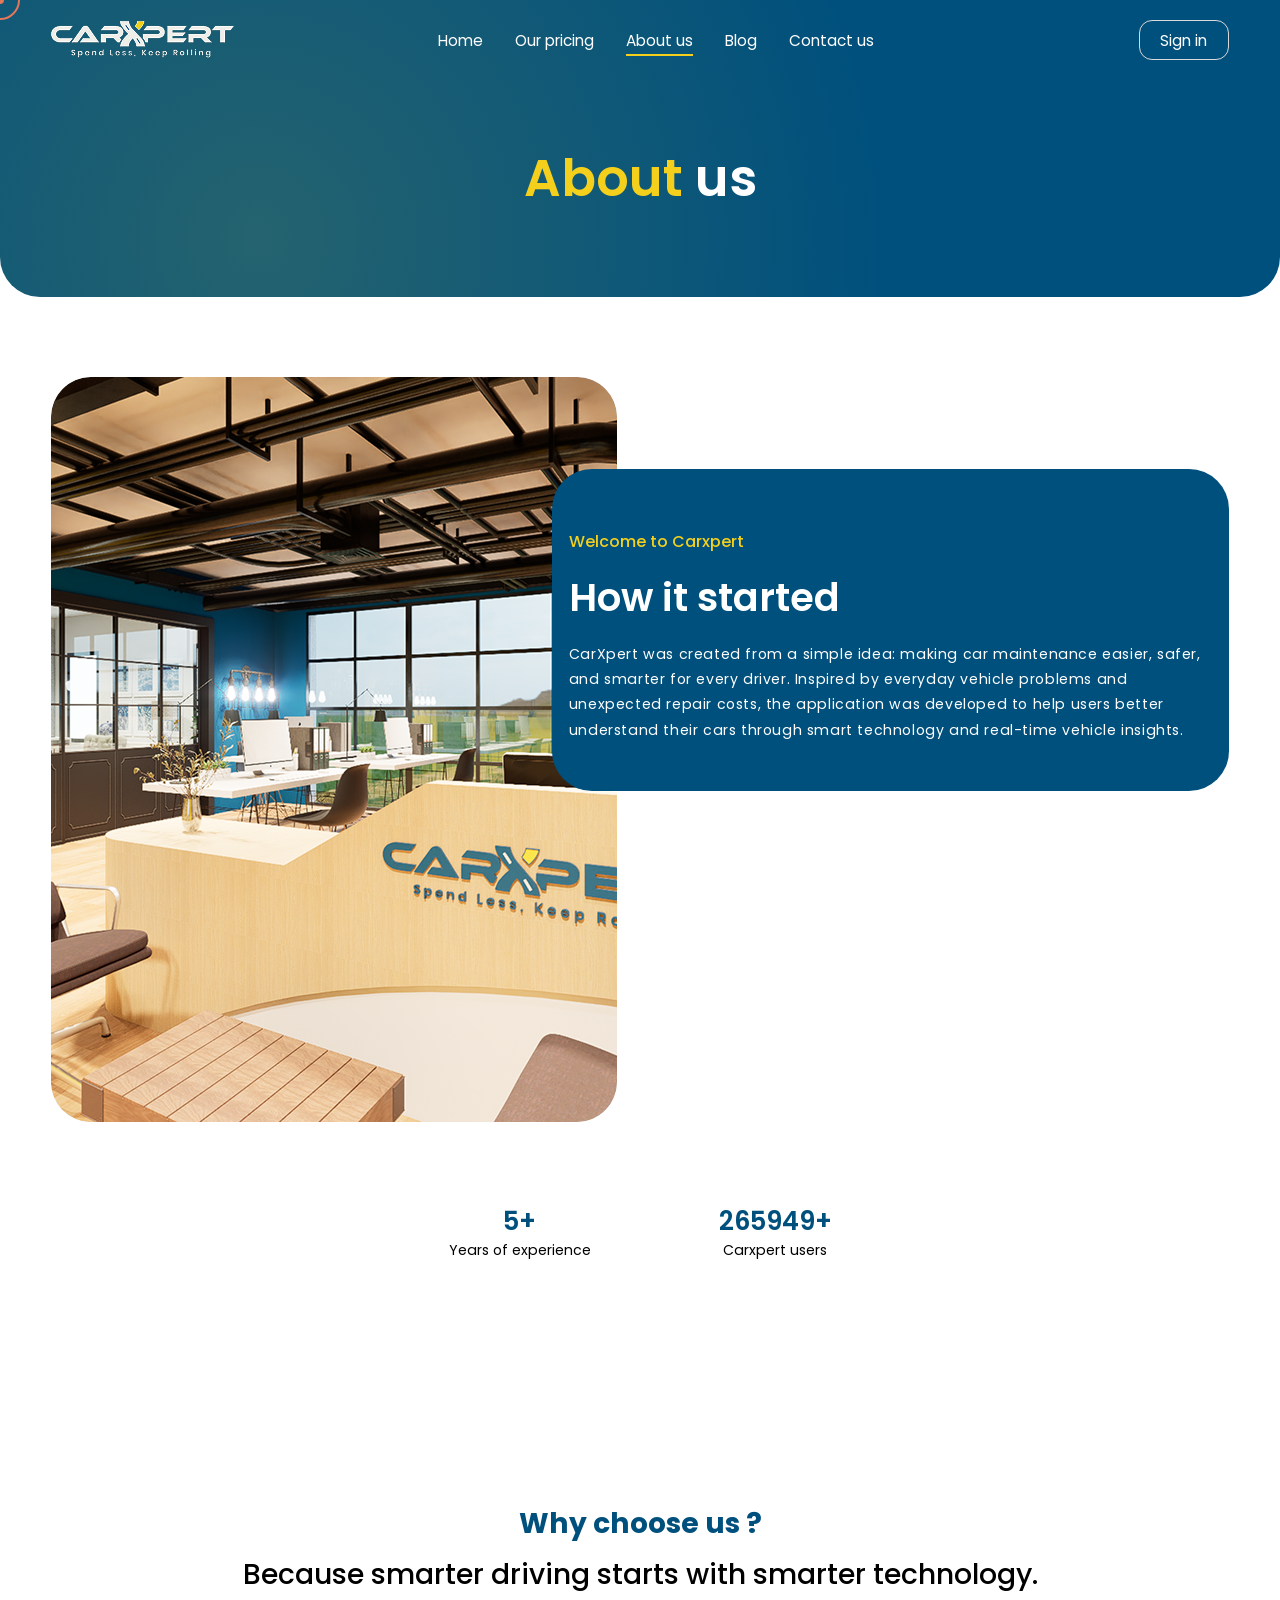
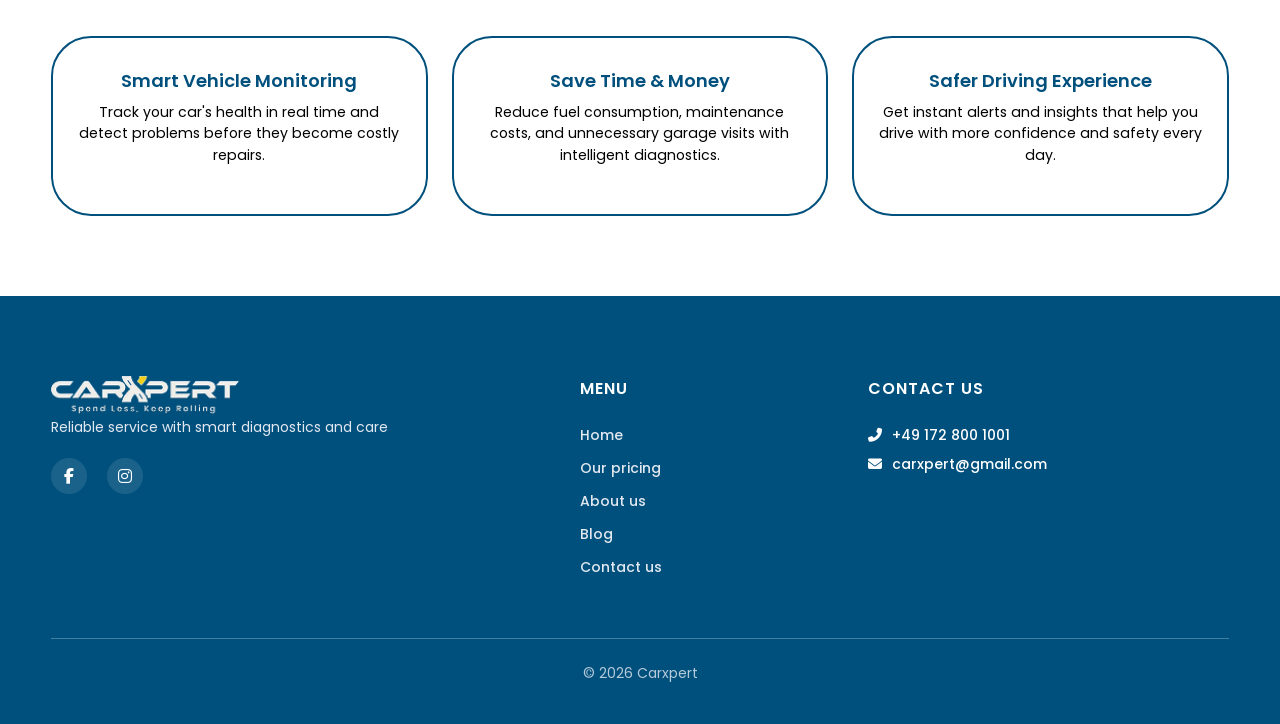
==== commit 17f0217f: "feat: logo links to homepage" ====
--- a/about.html
+++ b/about.html
@@ -16,9 +16,9 @@
   <div class="cursor-outline"></div>
 
   <nav>
-    <div class="logo">
+    <a href="index.html" class="logo">
       <img src="assets/images/logo.png" alt="CarXpert" />
-    </div>
+    </a>
     <div class="nav-links">
       <button class="nav-close" aria-label="Close menu"></button>
       <a href="index.html">Home</a>
